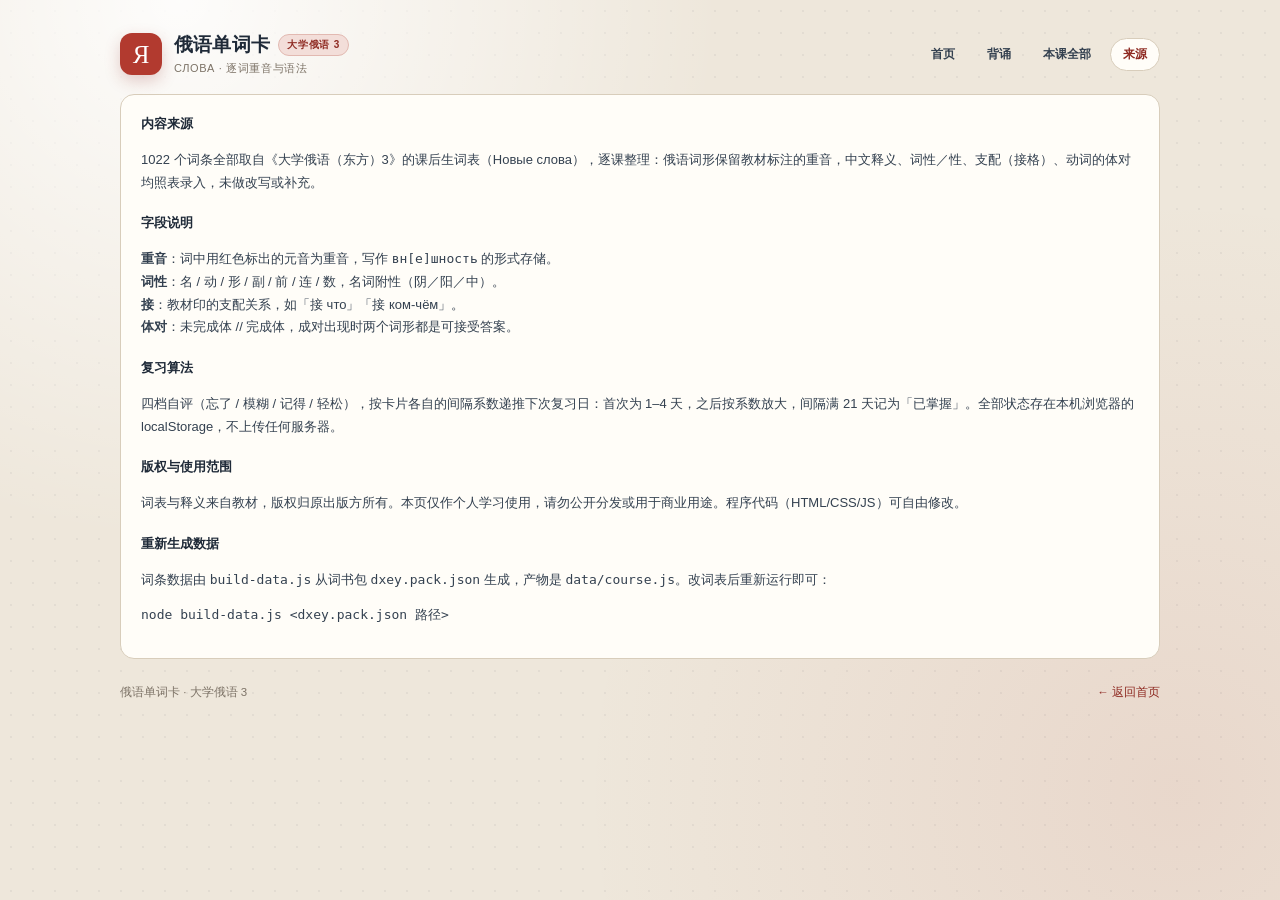
==== sources.html @ 7ebdeb6d "俄语单词卡：大学俄语 3 的 1022 个生词，四档间隔复习 - 书首页（封面/统计/12 课进度）、背诵页、本课全部、来源 - 重音按 вн[е]шность 写法渲染；左右键切词与评分解耦 - 四" ====
<!doctype html>
<html lang="zh-CN">
<head>
<meta charset="utf-8">
<meta name="viewport" content="width=device-width, initial-scale=1">
<meta name="theme-color" content="#eee7db">
<title>来源与用法 · 俄语单词卡</title>
<link rel="stylesheet" href="styles.css">
<link rel="icon" href="favicon.svg" type="image/svg+xml">
<link rel="manifest" href="manifest.webmanifest">
</head>
<body>
<div class="page">

  <header class="topbar">
    <div class="brand">
      <div class="brand-mark" aria-hidden="true">Я</div>
      <div class="brand-copy">
        <div class="brand-line">
          <h1>俄语单词卡</h1>
          <span class="alpha-badge">大学俄语 3</span>
        </div>
        <p>СЛОВА · 逐词重音与语法</p>
      </div>
    </div>
    <nav class="nav">
      <a href="index.html">首页</a>
      <a href="study.html">背诵</a>
      <a href="unit.html">本课全部</a>
      <a href="sources.html" class="active">来源</a>
    </nav>
  </header>

  <div class="prose">
    <h3>内容来源</h3>
    <p>1022 个词条全部取自《大学俄语（东方）3》的课后生词表（Новые слова），逐课整理：俄语词形保留教材标注的重音，中文释义、词性／性、支配（接格）、动词的体对均照表录入，未做改写或补充。</p>

    <h3>字段说明</h3>
    <p><b>重音</b>：词中用红色标出的元音为重音，写作 <code>вн[е]шность</code> 的形式存储。<br>
    <b>词性</b>：名 / 动 / 形 / 副 / 前 / 连 / 数，名词附性（阴／阳／中）。<br>
    <b>接</b>：教材印的支配关系，如「接 что」「接 ком-чём」。<br>
    <b>体对</b>：未完成体 // 完成体，成对出现时两个词形都是可接受答案。</p>

    <h3>复习算法</h3>
    <p>四档自评（忘了 / 模糊 / 记得 / 轻松），按卡片各自的间隔系数递推下次复习日：首次为 1–4 天，之后按系数放大，间隔满 21 天记为「已掌握」。全部状态存在本机浏览器的 localStorage，不上传任何服务器。</p>

    <h3>版权与使用范围</h3>
    <p>词表与释义来自教材，版权归原出版方所有。本页仅作个人学习使用，请勿公开分发或用于商业用途。程序代码（HTML/CSS/JS）可自由修改。</p>

    <h3>重新生成数据</h3>
    <p>词条数据由 <code>build-data.js</code> 从词书包 <code>dxey.pack.json</code> 生成，产物是 <code>data/course.js</code>。改词表后重新运行即可：</p>
    <p><code>node build-data.js &lt;dxey.pack.json 路径&gt;</code></p>
  </div>

  <footer class="foot">
    <div>俄语单词卡 · 大学俄语 3</div>
    <div><a href="index.html">← 返回首页</a></div>
  </footer>
</div>
<script src="pwa.js"></script>
</body>
</html>
---- styles.css ----
:root{
  --bg:#eee7db;
  --paper:#fffdf8;
  --ink:#1f2a38;
  --ink-soft:#344150;
  --muted:#7d7367;
  --line:#d8cdbb;
  --line-soft:#e8dfd1;
  --accent:#b23a2f;
  --accent-deep:#8f2b23;
  --accent-soft:#f3ded9;
  --gold:#b88a4f;
  --ok:#3d7a52;
  --ok-soft:#e2efe5;
  --warn:#a8752a;
  --ru-serif:"Times New Roman", Cambria, "Liberation Serif", serif;
  --zh-serif:"Noto Serif SC", "Source Han Serif SC", "Songti SC", STSong, SimSun, serif;
  --sans:"Segoe UI", "PingFang SC", "Microsoft YaHei", sans-serif;
  --mono:"Cascadia Mono", Consolas, "SFMono-Regular", monospace;
}
*{box-sizing:border-box}
html{min-height:100%}
body{
  margin:0;min-height:100vh;color:var(--ink);font-family:var(--sans);
  background-color:var(--bg);
  background-image:
    radial-gradient(circle at 14% 0%, rgba(255,255,255,.9), transparent 38%),
    radial-gradient(circle at 92% 88%, rgba(178,58,47,.09), transparent 42%),
    radial-gradient(rgba(31,42,56,.055) 1px, transparent 1px);
  background-size:auto, auto, 22px 22px;
  -webkit-font-smoothing:antialiased;
}
a{color:var(--accent-deep);text-decoration:none}
a:hover{text-decoration:underline}

.page{max-width:1080px;margin:0 auto;padding:22px 20px 56px}

/* 顶栏 */
.topbar{display:flex;align-items:center;justify-content:space-between;gap:16px;padding:10px 0 18px;flex-wrap:wrap}
.brand{display:flex;align-items:center;gap:12px}
.brand-mark{
  width:42px;height:42px;border-radius:12px;background:var(--accent);color:#fff;
  display:grid;place-items:center;font-family:var(--ru-serif);font-size:25px;line-height:1;
  box-shadow:0 6px 16px rgba(143,43,35,.22);
}
.brand-line{display:flex;align-items:center;gap:8px}
.brand h1{margin:0;font-size:19px;font-weight:650;letter-spacing:.01em}
.alpha-badge{
  font-size:10px;font-weight:700;letter-spacing:.08em;color:var(--accent-deep);
  background:var(--accent-soft);border:1px solid #e2b9b1;border-radius:999px;padding:3px 8px;
}
.brand p{margin:3px 0 0;font-size:11px;color:var(--muted);letter-spacing:.06em}

.nav{display:flex;gap:6px;flex-wrap:wrap}
.nav a{
  font-size:12px;font-weight:600;color:var(--ink-soft);padding:7px 12px;border-radius:999px;
  border:1px solid transparent;
}
.nav a:hover{background:rgba(255,253,248,.7);border-color:var(--line);text-decoration:none}
.nav a.active{background:var(--paper);border-color:var(--line);color:var(--accent-deep)}

/* 卡片舞台 */
.stage{background:var(--paper);border:1px solid var(--line);border-radius:20px;box-shadow:0 18px 40px rgba(31,42,56,.08);overflow:hidden}
.stage-head{display:flex;align-items:center;justify-content:space-between;gap:14px;padding:14px 20px;border-bottom:1px solid var(--line-soft);flex-wrap:wrap}
.eyebrow{font-size:11px;font-weight:700;letter-spacing:.08em;color:var(--muted)}
.head-right{display:flex;align-items:center;gap:10px;flex-wrap:wrap}
select{
  font-family:var(--sans);font-size:12.5px;color:var(--ink);background:rgba(255,253,248,.9);
  border:1px solid var(--line);border-radius:999px;padding:7px 12px;cursor:pointer;
}
select:focus-visible{outline:2px solid var(--accent);outline-offset:2px}

.progress{height:3px;background:var(--line-soft)}
.progress span{display:block;height:100%;width:0;background:var(--accent);transition:width .35s ease}

.card-area{padding:34px 26px 8px;min-height:340px;display:flex;flex-direction:column;justify-content:center;align-items:center;text-align:center}
.word{
  font-family:var(--ru-serif);font-size:clamp(40px, 7.4vw, 74px);line-height:1.12;
  letter-spacing:.005em;margin:0;color:var(--ink);word-break:break-word;
}
.word .accent{color:var(--accent);position:relative}
.alt{font-family:var(--ru-serif);font-size:clamp(18px,2.4vw,24px);color:var(--muted);margin:14px 0 0}
.meaning{
  font-family:var(--zh-serif);font-size:clamp(20px,2.9vw,28px);line-height:1.5;margin:22px 0 0;color:var(--ink);
}
.grammar{margin:16px 0 0;display:flex;gap:8px;flex-wrap:wrap;justify-content:center}
.chip{
  font-size:11.5px;color:var(--ink-soft);background:rgba(238,231,219,.55);border:1px solid var(--line-soft);
  border-radius:999px;padding:4px 10px;
}
.hint{margin:26px 0 0;font-size:12.5px;color:var(--muted)}
.hint kbd{
  font-family:var(--mono);font-size:11px;background:#fff;border:1px solid var(--line);border-bottom-width:2px;
  border-radius:5px;padding:2px 6px;color:var(--ink-soft);
}
.placeholder{color:var(--muted);font-size:14px}

/* 评分条 */
.grades{display:grid;grid-template-columns:repeat(4,1fr);gap:10px;padding:18px 20px 22px;border-top:1px solid var(--line-soft)}
.grade{
  border:1px solid var(--line);background:rgba(255,253,248,.85);border-radius:12px;padding:11px 8px;cursor:pointer;
  font-family:var(--sans);font-size:12.5px;font-weight:600;color:var(--ink-soft);display:flex;flex-direction:column;gap:3px;align-items:center;
  transition:transform .12s ease, box-shadow .12s ease, background .12s ease;
}
.grade:hover{transform:translateY(-1px);box-shadow:0 8px 18px rgba(31,42,56,.08)}
.grade kbd{font-family:var(--mono);font-size:10.5px;color:var(--muted)}
.grade[data-g="1"]:hover{background:#fbeeec;border-color:#e0b4ad;color:var(--accent-deep)}
.grade[data-g="2"]:hover{background:#fdf3e2;border-color:#e3c9a0;color:var(--warn)}
.grade[data-g="3"]:hover{background:#eef4ec;border-color:#c2d8c6;color:var(--ok)}
.grade[data-g="4"]:hover{background:#e6f0e8;border-color:#b3cdb8;color:var(--ok)}
.grade:disabled{opacity:.45;cursor:not-allowed;transform:none;box-shadow:none}

/* 统计 */
.stats{display:grid;grid-template-columns:repeat(4,1fr);gap:12px;margin:18px 0 0}
.stat{background:var(--paper);border:1px solid var(--line);border-radius:14px;padding:13px 15px}
.stat b{display:block;font-size:22px;font-weight:650;letter-spacing:-.01em}
.stat span{font-size:11px;color:var(--muted);letter-spacing:.04em}

/* 目录 / 列表 */
.section-title{display:flex;align-items:baseline;justify-content:space-between;margin:26px 0 12px}
.section-title h2{margin:0;font-size:15px;font-weight:650}
.section-title p{margin:0;font-size:11.5px;color:var(--muted)}

.lesson-list{display:grid;gap:9px}
.lesson{
  display:grid;grid-template-columns:44px 1fr auto;align-items:center;gap:14px;
  background:var(--paper);border:1px solid var(--line);border-radius:13px;padding:12px 16px;
  color:inherit;transition:box-shadow .12s ease,border-color .12s ease;
}
.lesson:hover{text-decoration:none;border-color:#cbbfa8;box-shadow:0 10px 22px rgba(31,42,56,.07)}
.lesson .no{font-family:var(--mono);font-size:12px;color:var(--muted)}
.lesson .title{font-size:13.5px;font-weight:600}
.lesson .sub{font-size:11.5px;color:var(--muted);margin-top:2px}
.lesson .count{font-family:var(--mono);font-size:11.5px;color:var(--muted)}
.bar{height:5px;border-radius:999px;background:var(--line-soft);overflow:hidden;margin-top:7px;max-width:260px}
.bar span{display:block;height:100%;background:var(--ok)}

.wordlist{display:grid;gap:2px;background:var(--paper);border:1px solid var(--line);border-radius:14px;overflow:hidden}
.row{display:grid;grid-template-columns:26px 1fr 1.1fr auto;gap:12px;align-items:center;padding:9px 16px;border-bottom:1px solid var(--line-soft);font-size:13px}
.row:last-child{border-bottom:0}
.row .ru{font-family:var(--ru-serif);font-size:17px}
.row .zh{color:var(--ink-soft);font-size:12.5px}
.row .meta{font-size:11px;color:var(--muted);white-space:nowrap}
.dot{width:8px;height:8px;border-radius:50%;background:var(--line);display:inline-block}
.dot.ok{background:var(--ok)}
.dot.learn{background:var(--gold)}

.empty{padding:44px 20px;text-align:center;color:var(--muted);font-size:13px}

.foot{margin:26px 0 0;display:flex;gap:16px;flex-wrap:wrap;justify-content:space-between;font-size:11.5px;color:var(--muted)}
.foot kbd{font-family:var(--mono);font-size:10.5px;background:#fff;border:1px solid var(--line);border-radius:4px;padding:1px 5px}

.note{background:var(--accent-soft);border:1px solid #e2b9b1;border-radius:12px;padding:12px 15px;font-size:12.5px;color:var(--accent-deep);margin:16px 0}
.prose{background:var(--paper);border:1px solid var(--line);border-radius:14px;padding:18px 20px;font-size:13px;line-height:1.75;color:var(--ink-soft)}
.prose h3{margin:18px 0 8px;font-size:13px;color:var(--ink)}
.prose h3:first-child{margin-top:0}

@media (max-width:720px){
  .page{padding:16px 14px 44px}
  .stats{grid-template-columns:repeat(2,1fr)}
  .grades{grid-template-columns:repeat(2,1fr)}
  .row{grid-template-columns:20px 1fr auto;gap:8px}
  .row .zh{display:none}
  .lesson{grid-template-columns:34px 1fr auto;gap:10px;padding:11px 13px}
}
@media (prefers-reduced-motion:reduce){*{transition:none !important;animation:none !important}}

/* ── 书首页 ───────────────────────────────────────── */
.hero{display:grid;grid-template-columns:300px minmax(0,1fr);gap:40px;align-items:center;margin:8px 0 6px}
.cover{
  position:relative;height:400px;border-radius:6px 16px 16px 6px;padding:30px 26px 24px;color:#f8eee2;overflow:hidden;
  background:linear-gradient(145deg,#9f3027 0%,#b23a2f 48%,#8a261f 100%);
  box-shadow:16px 22px 40px rgba(76,37,28,.22), inset -10px 0 20px rgba(0,0,0,.13);
}
.cover::before{content:"";position:absolute;left:8px;top:0;bottom:0;width:1px;background:rgba(255,255,255,.25)}
.cover::after{content:"";position:absolute;right:-64px;bottom:-92px;width:220px;height:220px;border:1px solid rgba(255,255,255,.16);border-radius:50%}
.cover-kicker{font-size:9px;letter-spacing:.24em;color:rgba(255,255,255,.65)}
.cover-title{margin:52px 0 0;font-family:var(--zh-serif);font-size:28px;font-weight:600;letter-spacing:.12em;line-height:1.35}
.cover-num{margin-top:4px;font-family:var(--ru-serif);font-size:104px;line-height:.82;color:#f1c9a7;opacity:.92}
.cover-edition{margin-top:16px;font-size:10px;letter-spacing:.16em;color:rgba(255,255,255,.72)}
.cover-foot{position:absolute;left:26px;right:24px;bottom:22px;display:flex;justify-content:space-between;align-items:flex-end;border-top:1px solid rgba(255,255,255,.2);padding-top:11px;font-size:9px;color:rgba(255,255,255,.7)}
.cover-foot strong{display:block;font-weight:600;color:#fff;font-size:11px;letter-spacing:.05em}

.book-copy{min-width:0}
.book-copy .eyebrow{color:var(--accent);font-size:9.5px;font-weight:800;letter-spacing:.18em;text-transform:uppercase}
.book-copy h1{margin:9px 0 0;font-family:var(--zh-serif);font-size:34px;font-weight:600;letter-spacing:.045em}
.book-copy .ru-line{margin:7px 0 0;font-family:var(--ru-serif);color:var(--ink-soft);font-size:15px;letter-spacing:.03em}
.book-desc{margin:16px 0 0;max-width:600px;color:var(--ink-soft);font-size:12.5px;line-height:1.85}
.book-stats{display:flex;align-items:center;gap:20px;margin-top:20px;padding:12px 0;border-top:1px solid var(--line);border-bottom:1px solid var(--line)}
.book-stats .stat{display:flex;flex-direction:column;gap:3px;background:none;border:0;padding:0}
.book-stats .stat b{font-family:var(--mono);font-size:17px;font-weight:500}
.book-stats .stat span{color:var(--muted);font-size:9px;letter-spacing:.07em}
.stat-sep{width:1px;height:24px;background:var(--line)}
.book-actions{display:flex;align-items:center;gap:10px;flex-wrap:wrap;margin-top:18px}
.primary-btn{
  border:1px solid var(--accent);border-radius:999px;background:var(--accent);color:#fff;
  padding:9px 16px;font-size:11px;font-weight:700;cursor:pointer;text-decoration:none;
  display:inline-flex;align-items:center;box-shadow:0 8px 18px rgba(178,58,47,.18);
}
.primary-btn:hover{background:var(--accent-deep);text-decoration:none}
.ghost-btn{
  border:1px solid var(--line);border-radius:999px;background:rgba(255,253,248,.65);color:var(--ink-soft);
  padding:8px 14px;font-size:10.5px;font-weight:600;cursor:pointer;text-decoration:none;display:inline-flex;
}
.ghost-btn:hover{background:var(--paper);text-decoration:none}

.unit-list{border-top:1px solid var(--line);margin-top:4px}
.unit-row{
  display:grid;grid-template-columns:48px minmax(0,1fr) 200px 74px 16px;gap:16px;align-items:center;
  padding:15px 8px;border-bottom:1px solid rgba(216,204,186,.8);text-decoration:none;color:inherit;
  transition:background .16s, padding .16s;
}
.unit-row:hover{background:rgba(255,253,248,.55);padding-left:14px;padding-right:14px;text-decoration:none}
.unit-no{font-family:var(--mono);font-size:11px;color:var(--muted);letter-spacing:.08em}
.unit-title{display:block;font-family:var(--zh-serif);font-size:15.5px;font-weight:600;letter-spacing:.02em}
.unit-sub{display:block;margin-top:4px;color:var(--muted);font-size:9.5px;letter-spacing:.04em}
.unit-progress{display:flex;flex-direction:column;gap:6px}
.unit-progress-line{display:flex;justify-content:space-between;color:var(--muted);font-size:9px}
.unit-progress-line b{color:var(--ink-soft);font-weight:600}
.unit-progress .bar{margin:0;max-width:none}
.unit-progress .bar span{background:linear-gradient(90deg,var(--accent),#ce7a5f)}
.unit-count{text-align:right;font-family:var(--mono);font-size:10px;color:var(--ink-soft);line-height:1.4}
.unit-count span{display:block;color:var(--muted);font-size:8px;letter-spacing:.06em}
.unit-arrow{font-size:15px;color:#b9ab96;text-align:right}

/* ── 卡片翻页按钮 ─────────────────────────────────── */
.pager{display:flex;align-items:center;justify-content:center;gap:10px;padding:0 20px 4px}
.pager button{
  border:1px solid var(--line);background:rgba(255,253,248,.85);border-radius:999px;
  padding:8px 16px;font-size:12px;color:var(--ink-soft);cursor:pointer;font-weight:600;
  display:inline-flex;align-items:center;gap:7px;transition:background .14s,border-color .14s,transform .14s;
}
.pager button:hover:not(:disabled){background:var(--paper);border-color:#c9b7a0;transform:translateY(-1px)}
.pager button:disabled{opacity:.4;cursor:not-allowed}
.pager kbd{font-family:var(--mono);font-size:10px;color:var(--muted)}
.pager .pos{font-family:var(--mono);font-size:11px;color:var(--muted);min-width:78px;text-align:center}

@media (max-width:900px){
  .hero{grid-template-columns:1fr;gap:22px}
  .cover{height:260px}
  .cover-num{font-size:76px}
  .cover-title{margin-top:26px;font-size:22px}
  .unit-row{grid-template-columns:36px minmax(0,1fr) 110px 16px;gap:10px}
  .unit-count{display:none}
}
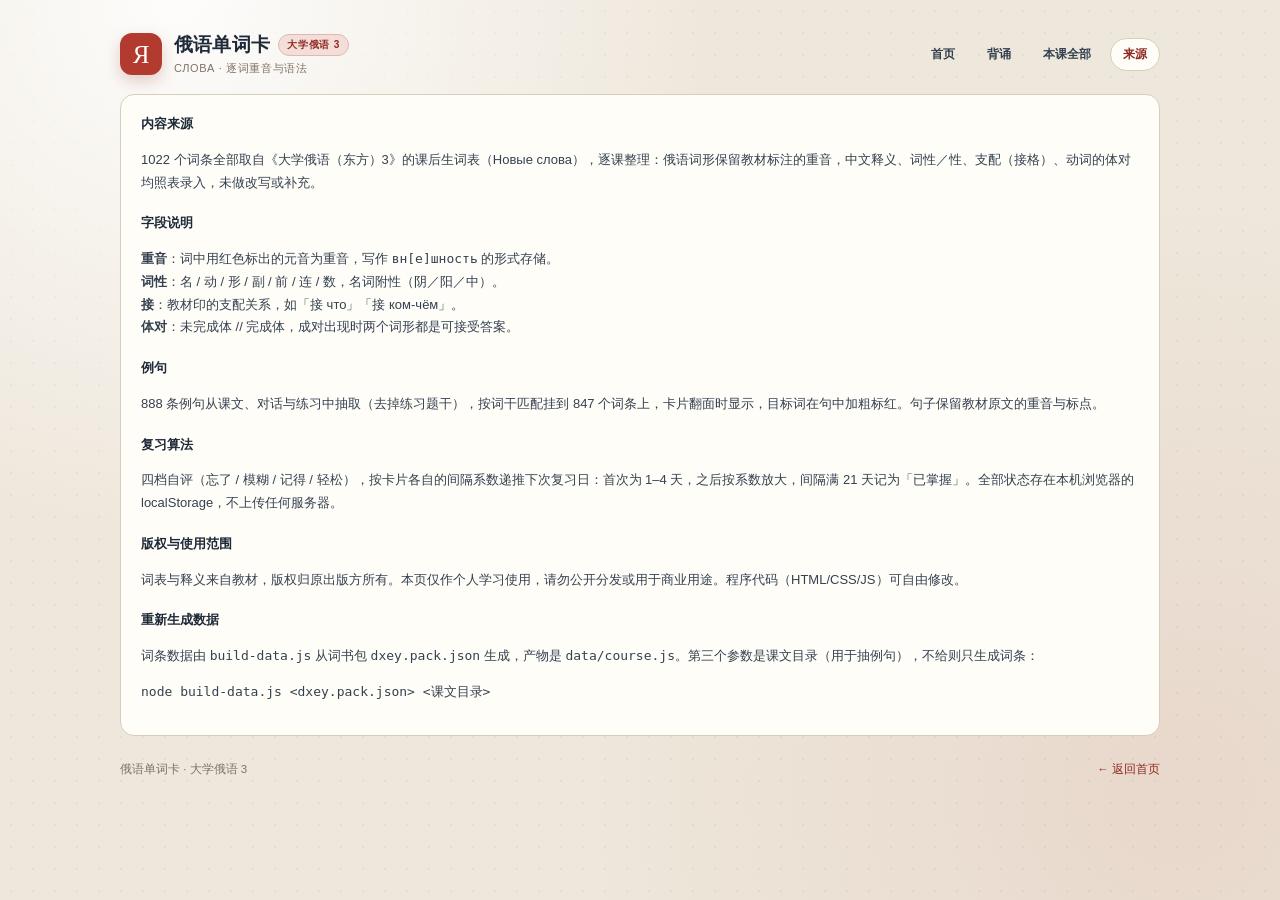
==== commit 113ba4cd: "补例句：888 条课文原句挂到 847 个词条 - 从 12 课课文/对话/练习里抽句，过滤练习题干与填空碎片 - 词干匹配覆盖变格变位，精确同形优先，减少 художник/худой 这类误配 -" ====
--- a/sources.html
+++ b/sources.html
@@ -1,62 +1,65 @@
-<!doctype html>
-<html lang="zh-CN">
-<head>
-<meta charset="utf-8">
-<meta name="viewport" content="width=device-width, initial-scale=1">
-<meta name="theme-color" content="#eee7db">
-<title>来源与用法 · 俄语单词卡</title>
-<link rel="stylesheet" href="styles.css">
-<link rel="icon" href="favicon.svg" type="image/svg+xml">
-<link rel="manifest" href="manifest.webmanifest">
-</head>
-<body>
-<div class="page">
-
-  <header class="topbar">
-    <div class="brand">
-      <div class="brand-mark" aria-hidden="true">Я</div>
-      <div class="brand-copy">
-        <div class="brand-line">
-          <h1>俄语单词卡</h1>
-          <span class="alpha-badge">大学俄语 3</span>
-        </div>
-        <p>СЛОВА · 逐词重音与语法</p>
-      </div>
-    </div>
-    <nav class="nav">
-      <a href="index.html">首页</a>
-      <a href="study.html">背诵</a>
-      <a href="unit.html">本课全部</a>
-      <a href="sources.html" class="active">来源</a>
-    </nav>
-  </header>
-
-  <div class="prose">
-    <h3>内容来源</h3>
-    <p>1022 个词条全部取自《大学俄语（东方）3》的课后生词表（Новые слова），逐课整理：俄语词形保留教材标注的重音，中文释义、词性／性、支配（接格）、动词的体对均照表录入，未做改写或补充。</p>
-
-    <h3>字段说明</h3>
-    <p><b>重音</b>：词中用红色标出的元音为重音，写作 <code>вн[е]шность</code> 的形式存储。<br>
-    <b>词性</b>：名 / 动 / 形 / 副 / 前 / 连 / 数，名词附性（阴／阳／中）。<br>
-    <b>接</b>：教材印的支配关系，如「接 что」「接 ком-чём」。<br>
-    <b>体对</b>：未完成体 // 完成体，成对出现时两个词形都是可接受答案。</p>
-
-    <h3>复习算法</h3>
-    <p>四档自评（忘了 / 模糊 / 记得 / 轻松），按卡片各自的间隔系数递推下次复习日：首次为 1–4 天，之后按系数放大，间隔满 21 天记为「已掌握」。全部状态存在本机浏览器的 localStorage，不上传任何服务器。</p>
-
-    <h3>版权与使用范围</h3>
-    <p>词表与释义来自教材，版权归原出版方所有。本页仅作个人学习使用，请勿公开分发或用于商业用途。程序代码（HTML/CSS/JS）可自由修改。</p>
-
-    <h3>重新生成数据</h3>
-    <p>词条数据由 <code>build-data.js</code> 从词书包 <code>dxey.pack.json</code> 生成，产物是 <code>data/course.js</code>。改词表后重新运行即可：</p>
-    <p><code>node build-data.js &lt;dxey.pack.json 路径&gt;</code></p>
-  </div>
-
-  <footer class="foot">
-    <div>俄语单词卡 · 大学俄语 3</div>
-    <div><a href="index.html">← 返回首页</a></div>
-  </footer>
-</div>
-<script src="pwa.js"></script>
-</body>
-</html>
+<!doctype html>
+<html lang="zh-CN">
+<head>
+<meta charset="utf-8">
+<meta name="viewport" content="width=device-width, initial-scale=1">
+<meta name="theme-color" content="#eee7db">
+<title>来源与用法 · 俄语单词卡</title>
+<link rel="stylesheet" href="styles.css">
+<link rel="icon" href="favicon.svg" type="image/svg+xml">
+<link rel="manifest" href="manifest.webmanifest">
+</head>
+<body>
+<div class="page">
+
+  <header class="topbar">
+    <div class="brand">
+      <div class="brand-mark" aria-hidden="true">Я</div>
+      <div class="brand-copy">
+        <div class="brand-line">
+          <h1>俄语单词卡</h1>
+          <span class="alpha-badge">大学俄语 3</span>
+        </div>
+        <p>СЛОВА · 逐词重音与语法</p>
+      </div>
+    </div>
+    <nav class="nav">
+      <a href="index.html">首页</a>
+      <a href="study.html">背诵</a>
+      <a href="unit.html">本课全部</a>
+      <a href="sources.html" class="active">来源</a>
+    </nav>
+  </header>
+
+  <div class="prose">
+    <h3>内容来源</h3>
+    <p>1022 个词条全部取自《大学俄语（东方）3》的课后生词表（Новые слова），逐课整理：俄语词形保留教材标注的重音，中文释义、词性／性、支配（接格）、动词的体对均照表录入，未做改写或补充。</p>
+
+    <h3>字段说明</h3>
+    <p><b>重音</b>：词中用红色标出的元音为重音，写作 <code>вн[е]шность</code> 的形式存储。<br>
+    <b>词性</b>：名 / 动 / 形 / 副 / 前 / 连 / 数，名词附性（阴／阳／中）。<br>
+    <b>接</b>：教材印的支配关系，如「接 что」「接 ком-чём」。<br>
+    <b>体对</b>：未完成体 // 完成体，成对出现时两个词形都是可接受答案。</p>
+
+    <h3>例句</h3>
+    <p>888 条例句从课文、对话与练习中抽取（去掉练习题干），按词干匹配挂到 847 个词条上，卡片翻面时显示，目标词在句中加粗标红。句子保留教材原文的重音与标点。</p>
+
+    <h3>复习算法</h3>
+    <p>四档自评（忘了 / 模糊 / 记得 / 轻松），按卡片各自的间隔系数递推下次复习日：首次为 1–4 天，之后按系数放大，间隔满 21 天记为「已掌握」。全部状态存在本机浏览器的 localStorage，不上传任何服务器。</p>
+
+    <h3>版权与使用范围</h3>
+    <p>词表与释义来自教材，版权归原出版方所有。本页仅作个人学习使用，请勿公开分发或用于商业用途。程序代码（HTML/CSS/JS）可自由修改。</p>
+
+    <h3>重新生成数据</h3>
+    <p>词条数据由 <code>build-data.js</code> 从词书包 <code>dxey.pack.json</code> 生成，产物是 <code>data/course.js</code>。第三个参数是课文目录（用于抽例句），不给则只生成词条：</p>
+    <p><code>node build-data.js &lt;dxey.pack.json&gt; &lt;课文目录&gt;</code></p>
+  </div>
+
+  <footer class="foot">
+    <div>俄语单词卡 · 大学俄语 3</div>
+    <div><a href="index.html">← 返回首页</a></div>
+  </footer>
+</div>
+<script src="pwa.js"></script>
+</body>
+</html>
--- a/styles.css
+++ b/styles.css
@@ -243,3 +243,25 @@
   .unit-row{grid-template-columns:36px minmax(0,1fr) 110px 16px;gap:10px}
   .unit-count{display:none}
 }
+
+/* 无障碍：仅读屏可见 */
+.sr-only{position:absolute;width:1px;height:1px;padding:0;margin:-1px;overflow:hidden;clip:rect(0,0,0,0);white-space:nowrap;border:0}
+
+/* 本课搜索 */
+.unit-search{display:flex;align-items:center;gap:10px;margin:0 0 12px}
+.unit-search input{
+  flex:1;max-width:340px;border:1px solid var(--line);border-radius:999px;background:rgba(255,253,248,.75);
+  padding:8px 14px;font-size:13px;font-family:var(--sans);color:var(--ink);outline:none;
+}
+.unit-search input:focus{border-color:#c9b7a0;box-shadow:0 0 0 3px rgba(178,58,47,.08)}
+.unit-search .q-count{font-size:11.5px;color:var(--muted);font-family:var(--mono)}
+.row.hidden{display:none}
+
+.io-hint{font-size:11px;color:var(--ok);align-self:center}
+.io-hint.err{color:var(--accent-deep)}
+
+/* 例句 */
+.examples{margin:18px 0 0;max-width:640px;text-align:left}
+.examples .ex-label{font-size:11px;color:var(--muted);letter-spacing:.08em;margin-bottom:4px}
+.examples p{margin:0 0 8px;font-family:var(--ru-serif);font-size:15.5px;line-height:1.65;color:var(--ink-soft)}
+.examples b.ex-w{color:var(--accent);font-weight:600;border-bottom:1px solid rgba(178,58,47,.35)}
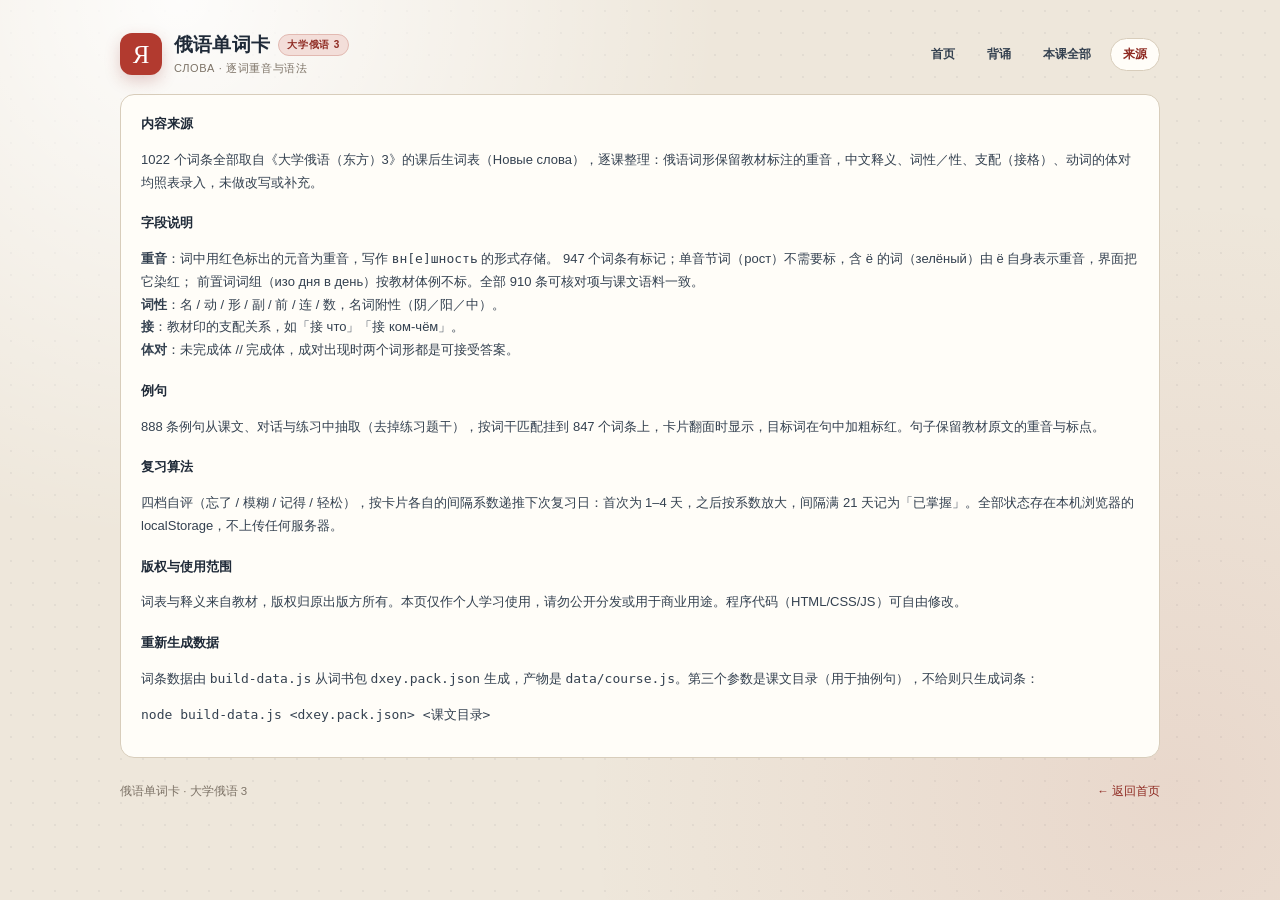
==== commit 50c747f3: "重音：ё 显示为重音，并加入语料核对 - ё 自带重音：界面染色但不加组合重音符（24 个词） - 新增 tools/check-stress.js：用带重音的课文语料逐词核对，   910 条可核对" ====
--- a/sources.html
+++ b/sources.html
@@ -36,7 +36,9 @@
     <p>1022 个词条全部取自《大学俄语（东方）3》的课后生词表（Новые слова），逐课整理：俄语词形保留教材标注的重音，中文释义、词性／性、支配（接格）、动词的体对均照表录入，未做改写或补充。</p>
 
     <h3>字段说明</h3>
-    <p><b>重音</b>：词中用红色标出的元音为重音，写作 <code>вн[е]шность</code> 的形式存储。<br>
+    <p><b>重音</b>：词中用红色标出的元音为重音，写作 <code>вн[е]шность</code> 的形式存储。
+    947 个词条有标记；单音节词（рост）不需要标，含 ё 的词（зелёный）由 ё 自身表示重音，界面把它染红；
+    前置词词组（изо дня в день）按教材体例不标。全部 910 条可核对项与课文语料一致。<br>
     <b>词性</b>：名 / 动 / 形 / 副 / 前 / 连 / 数，名词附性（阴／阳／中）。<br>
     <b>接</b>：教材印的支配关系，如「接 что」「接 ком-чём」。<br>
     <b>体对</b>：未完成体 // 完成体，成对出现时两个词形都是可接受答案。</p>
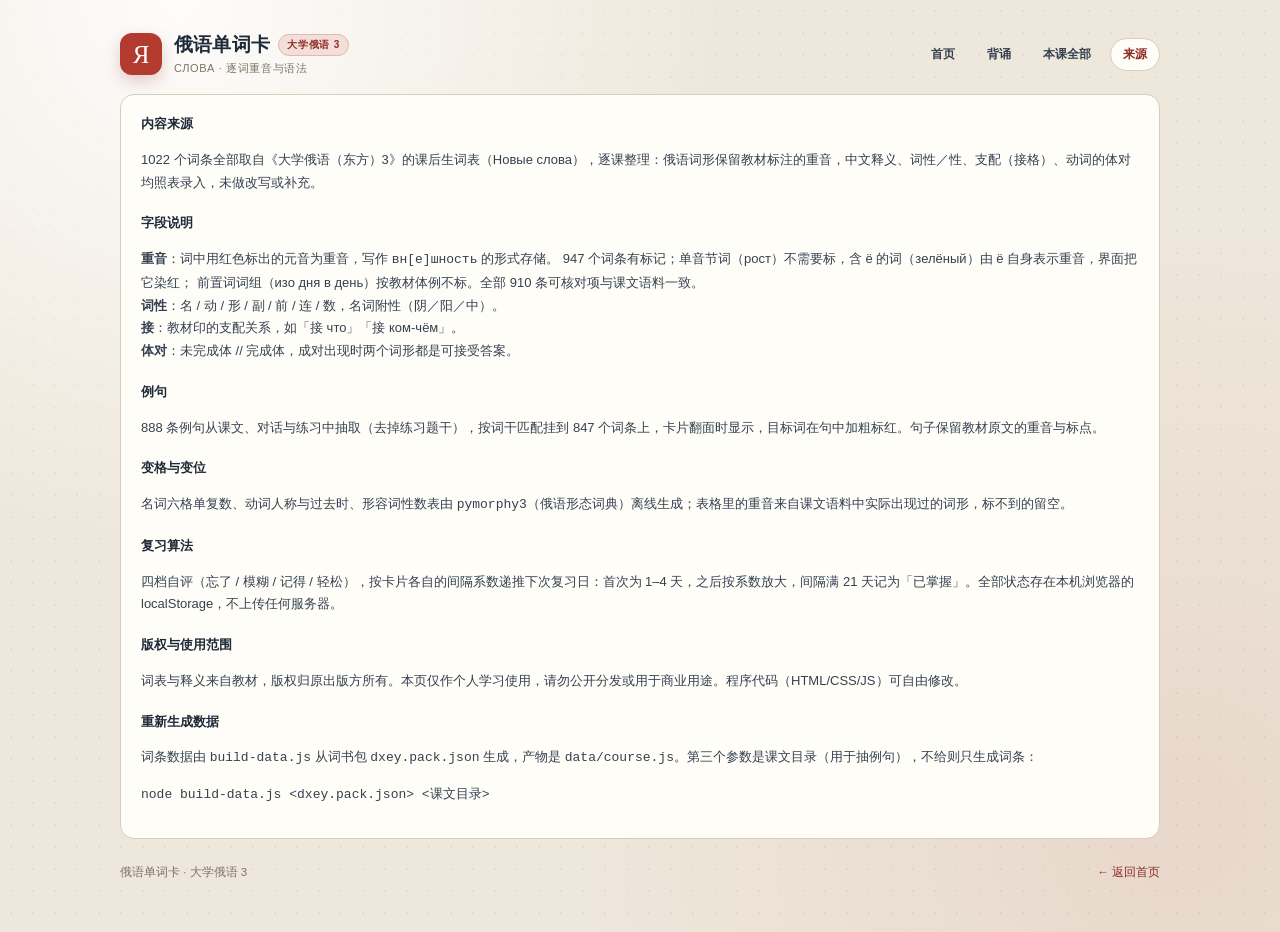
==== commit d405ca79: "变格/变位表：887 张，90% 格子带重音 - 用 pymorphy3 生成名词六格单复数、动词人称与过去时、形容词性数表 - 表格重音从课文语料回填（语料里出现过的词形才标） - 卡片翻面在语法标" ====
--- a/sources.html
+++ b/sources.html
@@ -46,6 +46,9 @@
     <h3>例句</h3>
     <p>888 条例句从课文、对话与练习中抽取（去掉练习题干），按词干匹配挂到 847 个词条上，卡片翻面时显示，目标词在句中加粗标红。句子保留教材原文的重音与标点。</p>
 
+    <h3>变格与变位</h3>
+    <p>名词六格单复数、动词人称与过去时、形容词性数表由 <code>pymorphy3</code>（俄语形态词典）离线生成；表格里的重音来自课文语料中实际出现过的词形，标不到的留空。</p>
+
     <h3>复习算法</h3>
     <p>四档自评（忘了 / 模糊 / 记得 / 轻松），按卡片各自的间隔系数递推下次复习日：首次为 1–4 天，之后按系数放大，间隔满 21 天记为「已掌握」。全部状态存在本机浏览器的 localStorage，不上传任何服务器。</p>
 
--- a/styles.css
+++ b/styles.css
@@ -265,3 +265,13 @@
 .examples .ex-label{font-size:11px;color:var(--muted);letter-spacing:.08em;margin-bottom:4px}
 .examples p{margin:0 0 8px;font-family:var(--ru-serif);font-size:15.5px;line-height:1.65;color:var(--ink-soft)}
 .examples b.ex-w{color:var(--accent);font-weight:600;border-bottom:1px solid rgba(178,58,47,.35)}
+
+/* 变格 / 变位表 */
+.forms-wrap{margin:16px 0 0;max-width:640px;text-align:left}
+.forms-label{font-size:11px;color:var(--muted);letter-spacing:.08em;margin-bottom:6px}
+.forms-inf{font-family:var(--ru-serif);font-size:13.5px;color:var(--ink-soft);margin-bottom:6px}
+table.forms{border-collapse:collapse;width:100%;font-family:var(--ru-serif);font-size:14px;margin-bottom:10px}
+table.forms th,table.forms td{border:1px solid var(--line-soft);padding:5px 10px;text-align:left;white-space:nowrap}
+table.forms th{background:rgba(238,231,219,.5);font-family:var(--sans);font-size:10.5px;font-weight:600;color:var(--muted);letter-spacing:.04em}
+table.forms td.row-h,table.forms th.row-h{font-family:var(--sans);font-size:10.5px;color:var(--muted);background:rgba(238,231,219,.28);width:64px}
+table.forms td{color:var(--ink)}
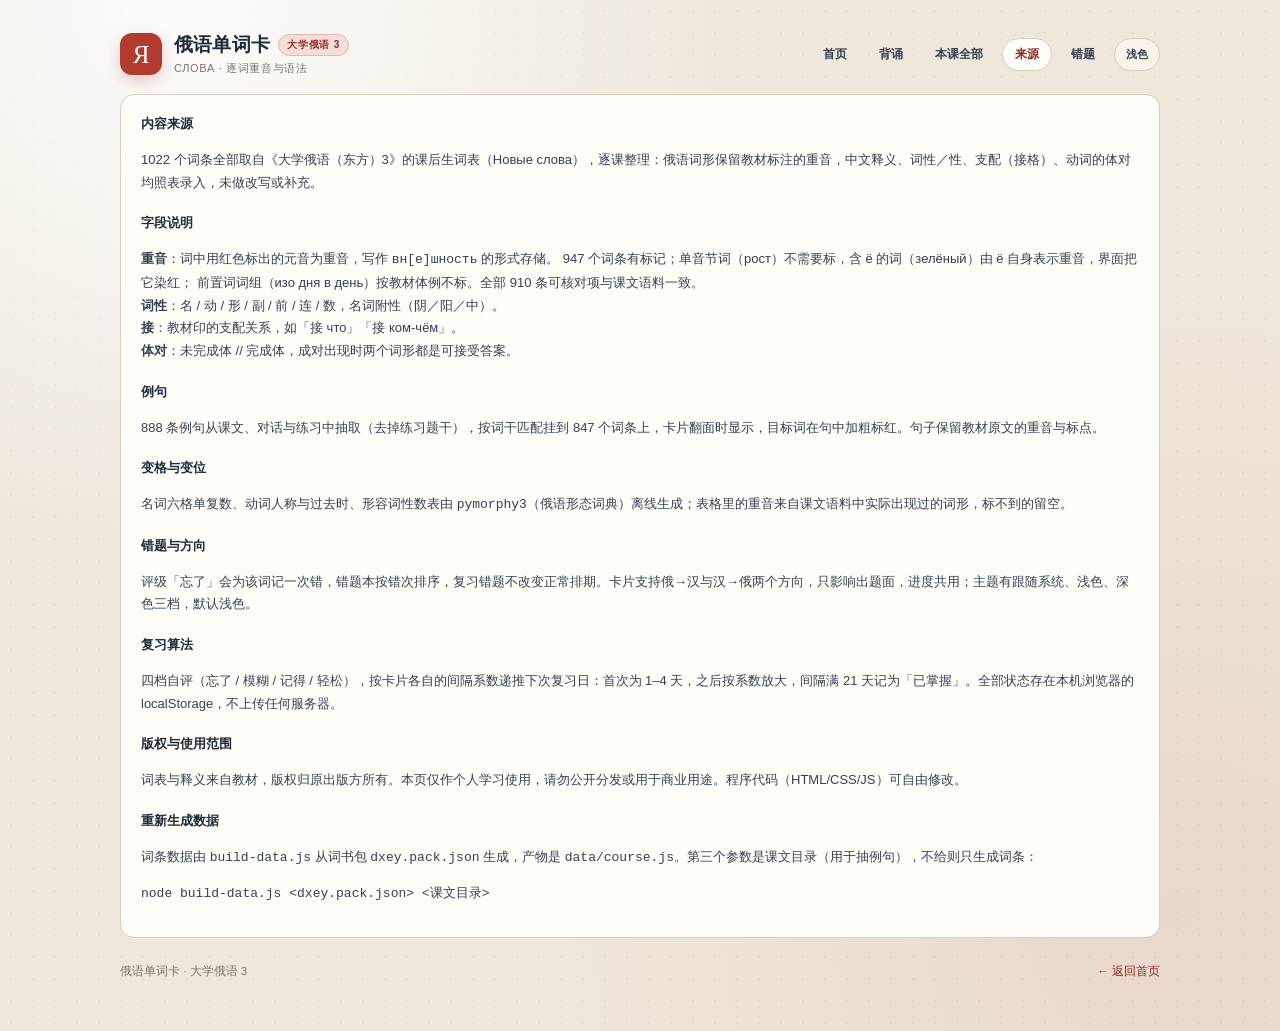
==== commit 08bb40c6: "暗色模式 / 汉→俄 / 错题本 - 主题：跟随系统、浅色、深色三档，默认浅色，头部内联脚本防闪 - 配色抽成语义变量，新增暗色整套（含表格、例句高亮、首页封面） - 背诵页加方向切换：汉→俄时题干是" ====
--- a/sources.html
+++ b/sources.html
@@ -3,6 +3,7 @@
 <head>
 <meta charset="utf-8">
 <meta name="viewport" content="width=device-width, initial-scale=1">
+<script>try{var m=localStorage.getItem("rwc-theme")||"light";if(m==="dark"||(m==="auto"&&matchMedia("(prefers-color-scheme: dark)").matches))document.documentElement.setAttribute("data-theme","dark");}catch(e){}</script>
 <meta name="theme-color" content="#eee7db">
 <title>来源与用法 · 俄语单词卡</title>
 <link rel="stylesheet" href="styles.css">
@@ -28,6 +29,8 @@
       <a href="study.html">背诵</a>
       <a href="unit.html">本课全部</a>
       <a href="sources.html" class="active">来源</a>
+      <a href="wrong.html">错题</a>
+      <button type="button" class="theme-btn" data-theme-toggle>跟随系统</button>
     </nav>
   </header>
 
@@ -49,6 +52,9 @@
     <h3>变格与变位</h3>
     <p>名词六格单复数、动词人称与过去时、形容词性数表由 <code>pymorphy3</code>（俄语形态词典）离线生成；表格里的重音来自课文语料中实际出现过的词形，标不到的留空。</p>
 
+    <h3>错题与方向</h3>
+    <p>评级「忘了」会为该词记一次错，错题本按错次排序，复习错题不改变正常排期。卡片支持俄→汉与汉→俄两个方向，只影响出题面，进度共用；主题有跟随系统、浅色、深色三档，默认浅色。</p>
+
     <h3>复习算法</h3>
     <p>四档自评（忘了 / 模糊 / 记得 / 轻松），按卡片各自的间隔系数递推下次复习日：首次为 1–4 天，之后按系数放大，间隔满 21 天记为「已掌握」。全部状态存在本机浏览器的 localStorage，不上传任何服务器。</p>
 
@@ -65,6 +71,7 @@
     <div><a href="index.html">← 返回首页</a></div>
   </footer>
 </div>
+<script src="theme.js"></script>
 <script src="pwa.js"></script>
 </body>
 </html>
--- a/styles.css
+++ b/styles.css
@@ -1,277 +1,379 @@
-:root{
-  --bg:#eee7db;
-  --paper:#fffdf8;
-  --ink:#1f2a38;
-  --ink-soft:#344150;
-  --muted:#7d7367;
-  --line:#d8cdbb;
-  --line-soft:#e8dfd1;
-  --accent:#b23a2f;
-  --accent-deep:#8f2b23;
-  --accent-soft:#f3ded9;
-  --gold:#b88a4f;
-  --ok:#3d7a52;
-  --ok-soft:#e2efe5;
-  --warn:#a8752a;
-  --ru-serif:"Times New Roman", Cambria, "Liberation Serif", serif;
-  --zh-serif:"Noto Serif SC", "Source Han Serif SC", "Songti SC", STSong, SimSun, serif;
-  --sans:"Segoe UI", "PingFang SC", "Microsoft YaHei", sans-serif;
-  --mono:"Cascadia Mono", Consolas, "SFMono-Regular", monospace;
-}
-*{box-sizing:border-box}
-html{min-height:100%}
-body{
-  margin:0;min-height:100vh;color:var(--ink);font-family:var(--sans);
-  background-color:var(--bg);
-  background-image:
-    radial-gradient(circle at 14% 0%, rgba(255,255,255,.9), transparent 38%),
-    radial-gradient(circle at 92% 88%, rgba(178,58,47,.09), transparent 42%),
-    radial-gradient(rgba(31,42,56,.055) 1px, transparent 1px);
-  background-size:auto, auto, 22px 22px;
-  -webkit-font-smoothing:antialiased;
-}
-a{color:var(--accent-deep);text-decoration:none}
-a:hover{text-decoration:underline}
-
-.page{max-width:1080px;margin:0 auto;padding:22px 20px 56px}
-
-/* 顶栏 */
-.topbar{display:flex;align-items:center;justify-content:space-between;gap:16px;padding:10px 0 18px;flex-wrap:wrap}
-.brand{display:flex;align-items:center;gap:12px}
-.brand-mark{
-  width:42px;height:42px;border-radius:12px;background:var(--accent);color:#fff;
-  display:grid;place-items:center;font-family:var(--ru-serif);font-size:25px;line-height:1;
-  box-shadow:0 6px 16px rgba(143,43,35,.22);
-}
-.brand-line{display:flex;align-items:center;gap:8px}
-.brand h1{margin:0;font-size:19px;font-weight:650;letter-spacing:.01em}
-.alpha-badge{
-  font-size:10px;font-weight:700;letter-spacing:.08em;color:var(--accent-deep);
-  background:var(--accent-soft);border:1px solid #e2b9b1;border-radius:999px;padding:3px 8px;
-}
-.brand p{margin:3px 0 0;font-size:11px;color:var(--muted);letter-spacing:.06em}
-
-.nav{display:flex;gap:6px;flex-wrap:wrap}
-.nav a{
-  font-size:12px;font-weight:600;color:var(--ink-soft);padding:7px 12px;border-radius:999px;
-  border:1px solid transparent;
-}
-.nav a:hover{background:rgba(255,253,248,.7);border-color:var(--line);text-decoration:none}
-.nav a.active{background:var(--paper);border-color:var(--line);color:var(--accent-deep)}
-
-/* 卡片舞台 */
-.stage{background:var(--paper);border:1px solid var(--line);border-radius:20px;box-shadow:0 18px 40px rgba(31,42,56,.08);overflow:hidden}
-.stage-head{display:flex;align-items:center;justify-content:space-between;gap:14px;padding:14px 20px;border-bottom:1px solid var(--line-soft);flex-wrap:wrap}
-.eyebrow{font-size:11px;font-weight:700;letter-spacing:.08em;color:var(--muted)}
-.head-right{display:flex;align-items:center;gap:10px;flex-wrap:wrap}
-select{
-  font-family:var(--sans);font-size:12.5px;color:var(--ink);background:rgba(255,253,248,.9);
-  border:1px solid var(--line);border-radius:999px;padding:7px 12px;cursor:pointer;
-}
-select:focus-visible{outline:2px solid var(--accent);outline-offset:2px}
-
-.progress{height:3px;background:var(--line-soft)}
-.progress span{display:block;height:100%;width:0;background:var(--accent);transition:width .35s ease}
-
-.card-area{padding:34px 26px 8px;min-height:340px;display:flex;flex-direction:column;justify-content:center;align-items:center;text-align:center}
-.word{
-  font-family:var(--ru-serif);font-size:clamp(40px, 7.4vw, 74px);line-height:1.12;
-  letter-spacing:.005em;margin:0;color:var(--ink);word-break:break-word;
-}
-.word .accent{color:var(--accent);position:relative}
-.alt{font-family:var(--ru-serif);font-size:clamp(18px,2.4vw,24px);color:var(--muted);margin:14px 0 0}
-.meaning{
-  font-family:var(--zh-serif);font-size:clamp(20px,2.9vw,28px);line-height:1.5;margin:22px 0 0;color:var(--ink);
-}
-.grammar{margin:16px 0 0;display:flex;gap:8px;flex-wrap:wrap;justify-content:center}
-.chip{
-  font-size:11.5px;color:var(--ink-soft);background:rgba(238,231,219,.55);border:1px solid var(--line-soft);
-  border-radius:999px;padding:4px 10px;
-}
-.hint{margin:26px 0 0;font-size:12.5px;color:var(--muted)}
-.hint kbd{
-  font-family:var(--mono);font-size:11px;background:#fff;border:1px solid var(--line);border-bottom-width:2px;
-  border-radius:5px;padding:2px 6px;color:var(--ink-soft);
-}
-.placeholder{color:var(--muted);font-size:14px}
-
-/* 评分条 */
-.grades{display:grid;grid-template-columns:repeat(4,1fr);gap:10px;padding:18px 20px 22px;border-top:1px solid var(--line-soft)}
-.grade{
-  border:1px solid var(--line);background:rgba(255,253,248,.85);border-radius:12px;padding:11px 8px;cursor:pointer;
-  font-family:var(--sans);font-size:12.5px;font-weight:600;color:var(--ink-soft);display:flex;flex-direction:column;gap:3px;align-items:center;
-  transition:transform .12s ease, box-shadow .12s ease, background .12s ease;
-}
-.grade:hover{transform:translateY(-1px);box-shadow:0 8px 18px rgba(31,42,56,.08)}
-.grade kbd{font-family:var(--mono);font-size:10.5px;color:var(--muted)}
-.grade[data-g="1"]:hover{background:#fbeeec;border-color:#e0b4ad;color:var(--accent-deep)}
-.grade[data-g="2"]:hover{background:#fdf3e2;border-color:#e3c9a0;color:var(--warn)}
-.grade[data-g="3"]:hover{background:#eef4ec;border-color:#c2d8c6;color:var(--ok)}
-.grade[data-g="4"]:hover{background:#e6f0e8;border-color:#b3cdb8;color:var(--ok)}
-.grade:disabled{opacity:.45;cursor:not-allowed;transform:none;box-shadow:none}
-
-/* 统计 */
-.stats{display:grid;grid-template-columns:repeat(4,1fr);gap:12px;margin:18px 0 0}
-.stat{background:var(--paper);border:1px solid var(--line);border-radius:14px;padding:13px 15px}
-.stat b{display:block;font-size:22px;font-weight:650;letter-spacing:-.01em}
-.stat span{font-size:11px;color:var(--muted);letter-spacing:.04em}
-
-/* 目录 / 列表 */
-.section-title{display:flex;align-items:baseline;justify-content:space-between;margin:26px 0 12px}
-.section-title h2{margin:0;font-size:15px;font-weight:650}
-.section-title p{margin:0;font-size:11.5px;color:var(--muted)}
-
-.lesson-list{display:grid;gap:9px}
-.lesson{
-  display:grid;grid-template-columns:44px 1fr auto;align-items:center;gap:14px;
-  background:var(--paper);border:1px solid var(--line);border-radius:13px;padding:12px 16px;
-  color:inherit;transition:box-shadow .12s ease,border-color .12s ease;
-}
-.lesson:hover{text-decoration:none;border-color:#cbbfa8;box-shadow:0 10px 22px rgba(31,42,56,.07)}
-.lesson .no{font-family:var(--mono);font-size:12px;color:var(--muted)}
-.lesson .title{font-size:13.5px;font-weight:600}
-.lesson .sub{font-size:11.5px;color:var(--muted);margin-top:2px}
-.lesson .count{font-family:var(--mono);font-size:11.5px;color:var(--muted)}
-.bar{height:5px;border-radius:999px;background:var(--line-soft);overflow:hidden;margin-top:7px;max-width:260px}
-.bar span{display:block;height:100%;background:var(--ok)}
-
-.wordlist{display:grid;gap:2px;background:var(--paper);border:1px solid var(--line);border-radius:14px;overflow:hidden}
-.row{display:grid;grid-template-columns:26px 1fr 1.1fr auto;gap:12px;align-items:center;padding:9px 16px;border-bottom:1px solid var(--line-soft);font-size:13px}
-.row:last-child{border-bottom:0}
-.row .ru{font-family:var(--ru-serif);font-size:17px}
-.row .zh{color:var(--ink-soft);font-size:12.5px}
-.row .meta{font-size:11px;color:var(--muted);white-space:nowrap}
-.dot{width:8px;height:8px;border-radius:50%;background:var(--line);display:inline-block}
-.dot.ok{background:var(--ok)}
-.dot.learn{background:var(--gold)}
-
-.empty{padding:44px 20px;text-align:center;color:var(--muted);font-size:13px}
-
-.foot{margin:26px 0 0;display:flex;gap:16px;flex-wrap:wrap;justify-content:space-between;font-size:11.5px;color:var(--muted)}
-.foot kbd{font-family:var(--mono);font-size:10.5px;background:#fff;border:1px solid var(--line);border-radius:4px;padding:1px 5px}
-
-.note{background:var(--accent-soft);border:1px solid #e2b9b1;border-radius:12px;padding:12px 15px;font-size:12.5px;color:var(--accent-deep);margin:16px 0}
-.prose{background:var(--paper);border:1px solid var(--line);border-radius:14px;padding:18px 20px;font-size:13px;line-height:1.75;color:var(--ink-soft)}
-.prose h3{margin:18px 0 8px;font-size:13px;color:var(--ink)}
-.prose h3:first-child{margin-top:0}
-
-@media (max-width:720px){
-  .page{padding:16px 14px 44px}
-  .stats{grid-template-columns:repeat(2,1fr)}
-  .grades{grid-template-columns:repeat(2,1fr)}
-  .row{grid-template-columns:20px 1fr auto;gap:8px}
-  .row .zh{display:none}
-  .lesson{grid-template-columns:34px 1fr auto;gap:10px;padding:11px 13px}
-}
-@media (prefers-reduced-motion:reduce){*{transition:none !important;animation:none !important}}
-
-/* ── 书首页 ───────────────────────────────────────── */
-.hero{display:grid;grid-template-columns:300px minmax(0,1fr);gap:40px;align-items:center;margin:8px 0 6px}
-.cover{
-  position:relative;height:400px;border-radius:6px 16px 16px 6px;padding:30px 26px 24px;color:#f8eee2;overflow:hidden;
-  background:linear-gradient(145deg,#9f3027 0%,#b23a2f 48%,#8a261f 100%);
-  box-shadow:16px 22px 40px rgba(76,37,28,.22), inset -10px 0 20px rgba(0,0,0,.13);
-}
-.cover::before{content:"";position:absolute;left:8px;top:0;bottom:0;width:1px;background:rgba(255,255,255,.25)}
-.cover::after{content:"";position:absolute;right:-64px;bottom:-92px;width:220px;height:220px;border:1px solid rgba(255,255,255,.16);border-radius:50%}
-.cover-kicker{font-size:9px;letter-spacing:.24em;color:rgba(255,255,255,.65)}
-.cover-title{margin:52px 0 0;font-family:var(--zh-serif);font-size:28px;font-weight:600;letter-spacing:.12em;line-height:1.35}
-.cover-num{margin-top:4px;font-family:var(--ru-serif);font-size:104px;line-height:.82;color:#f1c9a7;opacity:.92}
-.cover-edition{margin-top:16px;font-size:10px;letter-spacing:.16em;color:rgba(255,255,255,.72)}
-.cover-foot{position:absolute;left:26px;right:24px;bottom:22px;display:flex;justify-content:space-between;align-items:flex-end;border-top:1px solid rgba(255,255,255,.2);padding-top:11px;font-size:9px;color:rgba(255,255,255,.7)}
-.cover-foot strong{display:block;font-weight:600;color:#fff;font-size:11px;letter-spacing:.05em}
-
-.book-copy{min-width:0}
-.book-copy .eyebrow{color:var(--accent);font-size:9.5px;font-weight:800;letter-spacing:.18em;text-transform:uppercase}
-.book-copy h1{margin:9px 0 0;font-family:var(--zh-serif);font-size:34px;font-weight:600;letter-spacing:.045em}
-.book-copy .ru-line{margin:7px 0 0;font-family:var(--ru-serif);color:var(--ink-soft);font-size:15px;letter-spacing:.03em}
-.book-desc{margin:16px 0 0;max-width:600px;color:var(--ink-soft);font-size:12.5px;line-height:1.85}
-.book-stats{display:flex;align-items:center;gap:20px;margin-top:20px;padding:12px 0;border-top:1px solid var(--line);border-bottom:1px solid var(--line)}
-.book-stats .stat{display:flex;flex-direction:column;gap:3px;background:none;border:0;padding:0}
-.book-stats .stat b{font-family:var(--mono);font-size:17px;font-weight:500}
-.book-stats .stat span{color:var(--muted);font-size:9px;letter-spacing:.07em}
-.stat-sep{width:1px;height:24px;background:var(--line)}
-.book-actions{display:flex;align-items:center;gap:10px;flex-wrap:wrap;margin-top:18px}
-.primary-btn{
-  border:1px solid var(--accent);border-radius:999px;background:var(--accent);color:#fff;
-  padding:9px 16px;font-size:11px;font-weight:700;cursor:pointer;text-decoration:none;
-  display:inline-flex;align-items:center;box-shadow:0 8px 18px rgba(178,58,47,.18);
-}
-.primary-btn:hover{background:var(--accent-deep);text-decoration:none}
-.ghost-btn{
-  border:1px solid var(--line);border-radius:999px;background:rgba(255,253,248,.65);color:var(--ink-soft);
-  padding:8px 14px;font-size:10.5px;font-weight:600;cursor:pointer;text-decoration:none;display:inline-flex;
-}
-.ghost-btn:hover{background:var(--paper);text-decoration:none}
-
-.unit-list{border-top:1px solid var(--line);margin-top:4px}
-.unit-row{
-  display:grid;grid-template-columns:48px minmax(0,1fr) 200px 74px 16px;gap:16px;align-items:center;
-  padding:15px 8px;border-bottom:1px solid rgba(216,204,186,.8);text-decoration:none;color:inherit;
-  transition:background .16s, padding .16s;
-}
-.unit-row:hover{background:rgba(255,253,248,.55);padding-left:14px;padding-right:14px;text-decoration:none}
-.unit-no{font-family:var(--mono);font-size:11px;color:var(--muted);letter-spacing:.08em}
-.unit-title{display:block;font-family:var(--zh-serif);font-size:15.5px;font-weight:600;letter-spacing:.02em}
-.unit-sub{display:block;margin-top:4px;color:var(--muted);font-size:9.5px;letter-spacing:.04em}
-.unit-progress{display:flex;flex-direction:column;gap:6px}
-.unit-progress-line{display:flex;justify-content:space-between;color:var(--muted);font-size:9px}
-.unit-progress-line b{color:var(--ink-soft);font-weight:600}
-.unit-progress .bar{margin:0;max-width:none}
-.unit-progress .bar span{background:linear-gradient(90deg,var(--accent),#ce7a5f)}
-.unit-count{text-align:right;font-family:var(--mono);font-size:10px;color:var(--ink-soft);line-height:1.4}
-.unit-count span{display:block;color:var(--muted);font-size:8px;letter-spacing:.06em}
-.unit-arrow{font-size:15px;color:#b9ab96;text-align:right}
-
-/* ── 卡片翻页按钮 ─────────────────────────────────── */
-.pager{display:flex;align-items:center;justify-content:center;gap:10px;padding:0 20px 4px}
-.pager button{
-  border:1px solid var(--line);background:rgba(255,253,248,.85);border-radius:999px;
-  padding:8px 16px;font-size:12px;color:var(--ink-soft);cursor:pointer;font-weight:600;
-  display:inline-flex;align-items:center;gap:7px;transition:background .14s,border-color .14s,transform .14s;
-}
-.pager button:hover:not(:disabled){background:var(--paper);border-color:#c9b7a0;transform:translateY(-1px)}
-.pager button:disabled{opacity:.4;cursor:not-allowed}
-.pager kbd{font-family:var(--mono);font-size:10px;color:var(--muted)}
-.pager .pos{font-family:var(--mono);font-size:11px;color:var(--muted);min-width:78px;text-align:center}
-
-@media (max-width:900px){
-  .hero{grid-template-columns:1fr;gap:22px}
-  .cover{height:260px}
-  .cover-num{font-size:76px}
-  .cover-title{margin-top:26px;font-size:22px}
-  .unit-row{grid-template-columns:36px minmax(0,1fr) 110px 16px;gap:10px}
-  .unit-count{display:none}
-}
-
-/* 无障碍：仅读屏可见 */
-.sr-only{position:absolute;width:1px;height:1px;padding:0;margin:-1px;overflow:hidden;clip:rect(0,0,0,0);white-space:nowrap;border:0}
-
-/* 本课搜索 */
-.unit-search{display:flex;align-items:center;gap:10px;margin:0 0 12px}
-.unit-search input{
-  flex:1;max-width:340px;border:1px solid var(--line);border-radius:999px;background:rgba(255,253,248,.75);
-  padding:8px 14px;font-size:13px;font-family:var(--sans);color:var(--ink);outline:none;
-}
-.unit-search input:focus{border-color:#c9b7a0;box-shadow:0 0 0 3px rgba(178,58,47,.08)}
-.unit-search .q-count{font-size:11.5px;color:var(--muted);font-family:var(--mono)}
-.row.hidden{display:none}
-
-.io-hint{font-size:11px;color:var(--ok);align-self:center}
-.io-hint.err{color:var(--accent-deep)}
-
-/* 例句 */
-.examples{margin:18px 0 0;max-width:640px;text-align:left}
-.examples .ex-label{font-size:11px;color:var(--muted);letter-spacing:.08em;margin-bottom:4px}
-.examples p{margin:0 0 8px;font-family:var(--ru-serif);font-size:15.5px;line-height:1.65;color:var(--ink-soft)}
-.examples b.ex-w{color:var(--accent);font-weight:600;border-bottom:1px solid rgba(178,58,47,.35)}
-
-/* 变格 / 变位表 */
-.forms-wrap{margin:16px 0 0;max-width:640px;text-align:left}
-.forms-label{font-size:11px;color:var(--muted);letter-spacing:.08em;margin-bottom:6px}
-.forms-inf{font-family:var(--ru-serif);font-size:13.5px;color:var(--ink-soft);margin-bottom:6px}
-table.forms{border-collapse:collapse;width:100%;font-family:var(--ru-serif);font-size:14px;margin-bottom:10px}
-table.forms th,table.forms td{border:1px solid var(--line-soft);padding:5px 10px;text-align:left;white-space:nowrap}
-table.forms th{background:rgba(238,231,219,.5);font-family:var(--sans);font-size:10.5px;font-weight:600;color:var(--muted);letter-spacing:.04em}
-table.forms td.row-h,table.forms th.row-h{font-family:var(--sans);font-size:10.5px;color:var(--muted);background:rgba(238,231,219,.28);width:64px}
-table.forms td{color:var(--ink)}
+:root{
+  --bg:#eee7db;
+  --paper:#fffdf8;
+  --ink:#1f2a38;
+  --ink-soft:#344150;
+  --muted:#7d7367;
+  --line:#d8cdbb;
+  --line-soft:#e8dfd1;
+  --accent:#b23a2f;
+  --accent-deep:#8f2b23;
+  --accent-soft:#f3ded9;
+  --gold:#b88a4f;
+  --ok:#3d7a52;
+  --ok-soft:#e2efe5;
+  --warn:#a8752a;
+  --ru-serif:"Times New Roman", Cambria, "Liberation Serif", serif;
+  --zh-serif:"Noto Serif SC", "Source Han Serif SC", "Songti SC", STSong, SimSun, serif;
+  --sans:"Segoe UI", "PingFang SC", "Microsoft YaHei", sans-serif;
+  --mono:"Cascadia Mono", Consolas, "SFMono-Regular", monospace;
+  /* 语义色（暗色模式下整体替换） */
+  --line-strong:#c9b7a0;
+  --paper-2:#ffffff;
+  --tint:rgba(238,231,219,.55);
+  --tint-strong:rgba(238,231,219,.5);
+  --tint-weak:rgba(238,231,219,.28);
+  --accent-line:#e2b9b1;
+  --bad-bg:#fbeeec;  --bad-line:#e0b4ad;
+  --warn-bg:#fdf3e2; --warn-line:#e3c9a0;
+  --ok-bg:#eef4ec;   --ok-line:#c2d8c6;
+  --ok-bg2:#e6f0e8;  --ok-line2:#b3cdb8;
+  --dot-idle:#d8cdbb;
+}
+*{box-sizing:border-box}
+html{min-height:100%}
+body{
+  margin:0;min-height:100vh;color:var(--ink);font-family:var(--sans);
+  background-color:var(--bg);
+  background-image:
+    radial-gradient(circle at 14% 0%, rgba(255,255,255,.9), transparent 38%),
+    radial-gradient(circle at 92% 88%, rgba(178,58,47,.09), transparent 42%),
+    radial-gradient(rgba(31,42,56,.055) 1px, transparent 1px);
+  background-size:auto, auto, 22px 22px;
+  -webkit-font-smoothing:antialiased;
+}
+a{color:var(--accent-deep);text-decoration:none}
+a:hover{text-decoration:underline}
+
+.page{max-width:1080px;margin:0 auto;padding:22px 20px 56px}
+
+/* 顶栏 */
+.topbar{display:flex;align-items:center;justify-content:space-between;gap:16px;padding:10px 0 18px;flex-wrap:wrap}
+.brand{display:flex;align-items:center;gap:12px}
+.brand-mark{
+  width:42px;height:42px;border-radius:12px;background:var(--accent);color:#fff;
+  display:grid;place-items:center;font-family:var(--ru-serif);font-size:25px;line-height:1;
+  box-shadow:0 6px 16px rgba(143,43,35,.22);
+}
+.brand-line{display:flex;align-items:center;gap:8px}
+.brand h1{margin:0;font-size:19px;font-weight:650;letter-spacing:.01em}
+.alpha-badge{
+  font-size:10px;font-weight:700;letter-spacing:.08em;color:var(--accent-deep);
+  background:var(--accent-soft);border:1px solid var(--accent-line);border-radius:999px;padding:3px 8px;
+}
+.brand p{margin:3px 0 0;font-size:11px;color:var(--muted);letter-spacing:.06em}
+
+.nav{display:flex;gap:6px;flex-wrap:wrap}
+.nav a{
+  font-size:12px;font-weight:600;color:var(--ink-soft);padding:7px 12px;border-radius:999px;
+  border:1px solid transparent;
+}
+.nav a:hover{background:rgba(255,253,248,.7);border-color:var(--line);text-decoration:none}
+.nav a.active{background:var(--paper);border-color:var(--line);color:var(--accent-deep)}
+
+/* 卡片舞台 */
+.stage{background:var(--paper);border:1px solid var(--line);border-radius:20px;box-shadow:0 18px 40px rgba(31,42,56,.08);overflow:hidden}
+.stage-head{display:flex;align-items:center;justify-content:space-between;gap:14px;padding:14px 20px;border-bottom:1px solid var(--line-soft);flex-wrap:wrap}
+.eyebrow{font-size:11px;font-weight:700;letter-spacing:.08em;color:var(--muted)}
+.head-right{display:flex;align-items:center;gap:10px;flex-wrap:wrap}
+select{
+  font-family:var(--sans);font-size:12.5px;color:var(--ink);background:rgba(255,253,248,.9);
+  border:1px solid var(--line);border-radius:999px;padding:7px 12px;cursor:pointer;
+}
+select:focus-visible{outline:2px solid var(--accent);outline-offset:2px}
+
+.progress{height:3px;background:var(--line-soft)}
+.progress span{display:block;height:100%;width:0;background:var(--accent);transition:width .35s ease}
+
+.card-area{padding:34px 26px 8px;min-height:340px;display:flex;flex-direction:column;justify-content:center;align-items:center;text-align:center}
+.word{
+  font-family:var(--ru-serif);font-size:clamp(40px, 7.4vw, 74px);line-height:1.12;
+  letter-spacing:.005em;margin:0;color:var(--ink);word-break:break-word;
+}
+.word .accent{color:var(--accent);position:relative}
+.alt{font-family:var(--ru-serif);font-size:clamp(18px,2.4vw,24px);color:var(--muted);margin:14px 0 0}
+.meaning{
+  font-family:var(--zh-serif);font-size:clamp(20px,2.9vw,28px);line-height:1.5;margin:22px 0 0;color:var(--ink);
+}
+.grammar{margin:16px 0 0;display:flex;gap:8px;flex-wrap:wrap;justify-content:center}
+.chip{
+  font-size:11.5px;color:var(--ink-soft);background:var(--tint);border:1px solid var(--line-soft);
+  border-radius:999px;padding:4px 10px;
+}
+.hint{margin:26px 0 0;font-size:12.5px;color:var(--muted)}
+.hint kbd{
+  font-family:var(--mono);font-size:11px;background:var(--paper-2);border:1px solid var(--line);border-bottom-width:2px;
+  border-radius:5px;padding:2px 6px;color:var(--ink-soft);
+}
+.placeholder{color:var(--muted);font-size:14px}
+
+/* 评分条 */
+.grades{display:grid;grid-template-columns:repeat(4,1fr);gap:10px;padding:18px 20px 22px;border-top:1px solid var(--line-soft)}
+.grade{
+  border:1px solid var(--line);background:rgba(255,253,248,.85);border-radius:12px;padding:11px 8px;cursor:pointer;
+  font-family:var(--sans);font-size:12.5px;font-weight:600;color:var(--ink-soft);display:flex;flex-direction:column;gap:3px;align-items:center;
+  transition:transform .12s ease, box-shadow .12s ease, background .12s ease;
+}
+.grade:hover{transform:translateY(-1px);box-shadow:0 8px 18px rgba(31,42,56,.08)}
+.grade kbd{font-family:var(--mono);font-size:10.5px;color:var(--muted)}
+.grade[data-g="1"]:hover{background:var(--bad-bg);border-color:var(--bad-line);color:var(--accent-deep)}
+.grade[data-g="2"]:hover{background:var(--warn-bg);border-color:var(--warn-line);color:var(--warn)}
+.grade[data-g="3"]:hover{background:var(--ok-bg);border-color:var(--ok-line);color:var(--ok)}
+.grade[data-g="4"]:hover{background:var(--ok-bg2);border-color:var(--ok-line2);color:var(--ok)}
+.grade:disabled{opacity:.45;cursor:not-allowed;transform:none;box-shadow:none}
+
+/* 统计 */
+.stats{display:grid;grid-template-columns:repeat(4,1fr);gap:12px;margin:18px 0 0}
+.stat{background:var(--paper);border:1px solid var(--line);border-radius:14px;padding:13px 15px}
+.stat b{display:block;font-size:22px;font-weight:650;letter-spacing:-.01em}
+.stat span{font-size:11px;color:var(--muted);letter-spacing:.04em}
+
+/* 目录 / 列表 */
+.section-title{display:flex;align-items:baseline;justify-content:space-between;margin:26px 0 12px}
+.section-title h2{margin:0;font-size:15px;font-weight:650}
+.section-title p{margin:0;font-size:11.5px;color:var(--muted)}
+
+.lesson-list{display:grid;gap:9px}
+.lesson{
+  display:grid;grid-template-columns:44px 1fr auto;align-items:center;gap:14px;
+  background:var(--paper);border:1px solid var(--line);border-radius:13px;padding:12px 16px;
+  color:inherit;transition:box-shadow .12s ease,border-color .12s ease;
+}
+.lesson:hover{text-decoration:none;border-color:#cbbfa8;box-shadow:0 10px 22px rgba(31,42,56,.07)}
+.lesson .no{font-family:var(--mono);font-size:12px;color:var(--muted)}
+.lesson .title{font-size:13.5px;font-weight:600}
+.lesson .sub{font-size:11.5px;color:var(--muted);margin-top:2px}
+.lesson .count{font-family:var(--mono);font-size:11.5px;color:var(--muted)}
+.bar{height:5px;border-radius:999px;background:var(--line-soft);overflow:hidden;margin-top:7px;max-width:260px}
+.bar span{display:block;height:100%;background:var(--ok)}
+
+.wordlist{display:grid;gap:2px;background:var(--paper);border:1px solid var(--line);border-radius:14px;overflow:hidden}
+.row{display:grid;grid-template-columns:26px 1fr 1.1fr auto;gap:12px;align-items:center;padding:9px 16px;border-bottom:1px solid var(--line-soft);font-size:13px}
+.row:last-child{border-bottom:0}
+.row .ru{font-family:var(--ru-serif);font-size:17px}
+.row .zh{color:var(--ink-soft);font-size:12.5px}
+.row .meta{font-size:11px;color:var(--muted);white-space:nowrap}
+.dot{width:8px;height:8px;border-radius:50%;background:var(--line);display:inline-block}
+.dot.ok{background:var(--ok)}
+.dot.learn{background:var(--gold)}
+
+.empty{padding:44px 20px;text-align:center;color:var(--muted);font-size:13px}
+
+.foot{margin:26px 0 0;display:flex;gap:16px;flex-wrap:wrap;justify-content:space-between;font-size:11.5px;color:var(--muted)}
+.foot kbd{font-family:var(--mono);font-size:10.5px;background:var(--paper-2);border:1px solid var(--line);border-radius:4px;padding:1px 5px}
+
+.note{background:var(--accent-soft);border:1px solid var(--accent-line);border-radius:12px;padding:12px 15px;font-size:12.5px;color:var(--accent-deep);margin:16px 0}
+.prose{background:var(--paper);border:1px solid var(--line);border-radius:14px;padding:18px 20px;font-size:13px;line-height:1.75;color:var(--ink-soft)}
+.prose h3{margin:18px 0 8px;font-size:13px;color:var(--ink)}
+.prose h3:first-child{margin-top:0}
+
+@media (max-width:720px){
+  .page{padding:16px 14px 44px}
+  .stats{grid-template-columns:repeat(2,1fr)}
+  .grades{grid-template-columns:repeat(2,1fr)}
+  .row{grid-template-columns:20px 1fr auto;gap:8px}
+  .row .zh{display:none}
+  .lesson{grid-template-columns:34px 1fr auto;gap:10px;padding:11px 13px}
+}
+@media (prefers-reduced-motion:reduce){*{transition:none !important;animation:none !important}}
+
+/* ── 书首页 ───────────────────────────────────────── */
+.hero{display:grid;grid-template-columns:300px minmax(0,1fr);gap:40px;align-items:center;margin:8px 0 6px}
+.cover{
+  position:relative;height:400px;border-radius:6px 16px 16px 6px;padding:30px 26px 24px;color:#f8eee2;overflow:hidden;
+  background:linear-gradient(145deg,#9f3027 0%,#b23a2f 48%,#8a261f 100%);
+  box-shadow:16px 22px 40px rgba(76,37,28,.22), inset -10px 0 20px rgba(0,0,0,.13);
+}
+.cover::before{content:"";position:absolute;left:8px;top:0;bottom:0;width:1px;background:rgba(255,255,255,.25)}
+.cover::after{content:"";position:absolute;right:-64px;bottom:-92px;width:220px;height:220px;border:1px solid rgba(255,255,255,.16);border-radius:50%}
+.cover-kicker{font-size:9px;letter-spacing:.24em;color:rgba(255,255,255,.65)}
+.cover-title{margin:52px 0 0;font-family:var(--zh-serif);font-size:28px;font-weight:600;letter-spacing:.12em;line-height:1.35}
+.cover-num{margin-top:4px;font-family:var(--ru-serif);font-size:104px;line-height:.82;color:#f1c9a7;opacity:.92}
+.cover-edition{margin-top:16px;font-size:10px;letter-spacing:.16em;color:rgba(255,255,255,.72)}
+.cover-foot{position:absolute;left:26px;right:24px;bottom:22px;display:flex;justify-content:space-between;align-items:flex-end;border-top:1px solid rgba(255,255,255,.2);padding-top:11px;font-size:9px;color:rgba(255,255,255,.7)}
+.cover-foot strong{display:block;font-weight:600;color:#fff;font-size:11px;letter-spacing:.05em}
+
+.book-copy{min-width:0}
+.book-copy .eyebrow{color:var(--accent);font-size:9.5px;font-weight:800;letter-spacing:.18em;text-transform:uppercase}
+.book-copy h1{margin:9px 0 0;font-family:var(--zh-serif);font-size:34px;font-weight:600;letter-spacing:.045em}
+.book-copy .ru-line{margin:7px 0 0;font-family:var(--ru-serif);color:var(--ink-soft);font-size:15px;letter-spacing:.03em}
+.book-desc{margin:16px 0 0;max-width:600px;color:var(--ink-soft);font-size:12.5px;line-height:1.85}
+.book-stats{display:flex;align-items:center;gap:20px;margin-top:20px;padding:12px 0;border-top:1px solid var(--line);border-bottom:1px solid var(--line)}
+.book-stats .stat{display:flex;flex-direction:column;gap:3px;background:none;border:0;padding:0}
+.book-stats .stat b{font-family:var(--mono);font-size:17px;font-weight:500}
+.book-stats .stat span{color:var(--muted);font-size:9px;letter-spacing:.07em}
+.stat-sep{width:1px;height:24px;background:var(--line)}
+.book-actions{display:flex;align-items:center;gap:10px;flex-wrap:wrap;margin-top:18px}
+.primary-btn{
+  border:1px solid var(--accent);border-radius:999px;background:var(--accent);color:#fff;
+  padding:9px 16px;font-size:11px;font-weight:700;cursor:pointer;text-decoration:none;
+  display:inline-flex;align-items:center;box-shadow:0 8px 18px rgba(178,58,47,.18);
+}
+.primary-btn:hover{background:var(--accent-deep);text-decoration:none}
+.ghost-btn{
+  border:1px solid var(--line);border-radius:999px;background:rgba(255,253,248,.65);color:var(--ink-soft);
+  padding:8px 14px;font-size:10.5px;font-weight:600;cursor:pointer;text-decoration:none;display:inline-flex;
+}
+.ghost-btn:hover{background:var(--paper);text-decoration:none}
+
+.unit-list{border-top:1px solid var(--line);margin-top:4px}
+.unit-row{
+  display:grid;grid-template-columns:48px minmax(0,1fr) 200px 74px 16px;gap:16px;align-items:center;
+  padding:15px 8px;border-bottom:1px solid rgba(216,204,186,.8);text-decoration:none;color:inherit;
+  transition:background .16s, padding .16s;
+}
+.unit-row:hover{background:rgba(255,253,248,.55);padding-left:14px;padding-right:14px;text-decoration:none}
+.unit-no{font-family:var(--mono);font-size:11px;color:var(--muted);letter-spacing:.08em}
+.unit-title{display:block;font-family:var(--zh-serif);font-size:15.5px;font-weight:600;letter-spacing:.02em}
+.unit-sub{display:block;margin-top:4px;color:var(--muted);font-size:9.5px;letter-spacing:.04em}
+.unit-progress{display:flex;flex-direction:column;gap:6px}
+.unit-progress-line{display:flex;justify-content:space-between;color:var(--muted);font-size:9px}
+.unit-progress-line b{color:var(--ink-soft);font-weight:600}
+.unit-progress .bar{margin:0;max-width:none}
+.unit-progress .bar span{background:linear-gradient(90deg,var(--accent),#ce7a5f)}
+.unit-count{text-align:right;font-family:var(--mono);font-size:10px;color:var(--ink-soft);line-height:1.4}
+.unit-count span{display:block;color:var(--muted);font-size:8px;letter-spacing:.06em}
+.unit-arrow{font-size:15px;color:#b9ab96;text-align:right}
+
+/* ── 卡片翻页按钮 ─────────────────────────────────── */
+.pager{display:flex;align-items:center;justify-content:center;gap:10px;padding:0 20px 4px}
+.pager button{
+  border:1px solid var(--line);background:rgba(255,253,248,.85);border-radius:999px;
+  padding:8px 16px;font-size:12px;color:var(--ink-soft);cursor:pointer;font-weight:600;
+  display:inline-flex;align-items:center;gap:7px;transition:background .14s,border-color .14s,transform .14s;
+}
+.pager button:hover:not(:disabled){background:var(--paper);border-color:var(--line-strong);transform:translateY(-1px)}
+.pager button:disabled{opacity:.4;cursor:not-allowed}
+.pager kbd{font-family:var(--mono);font-size:10px;color:var(--muted)}
+.pager .pos{font-family:var(--mono);font-size:11px;color:var(--muted);min-width:78px;text-align:center}
+
+@media (max-width:900px){
+  .hero{grid-template-columns:1fr;gap:22px}
+  .cover{height:260px}
+  .cover-num{font-size:76px}
+  .cover-title{margin-top:26px;font-size:22px}
+  .unit-row{grid-template-columns:36px minmax(0,1fr) 110px 16px;gap:10px}
+  .unit-count{display:none}
+}
+
+/* 无障碍：仅读屏可见 */
+.sr-only{position:absolute;width:1px;height:1px;padding:0;margin:-1px;overflow:hidden;clip:rect(0,0,0,0);white-space:nowrap;border:0}
+
+/* 本课搜索 */
+.unit-search{display:flex;align-items:center;gap:10px;margin:0 0 12px}
+.unit-search input{
+  flex:1;max-width:340px;border:1px solid var(--line);border-radius:999px;background:rgba(255,253,248,.75);
+  padding:8px 14px;font-size:13px;font-family:var(--sans);color:var(--ink);outline:none;
+}
+.unit-search input:focus{border-color:var(--line-strong);box-shadow:0 0 0 3px rgba(178,58,47,.08)}
+.unit-search .q-count{font-size:11.5px;color:var(--muted);font-family:var(--mono)}
+.row.hidden{display:none}
+
+.io-hint{font-size:11px;color:var(--ok);align-self:center}
+.io-hint.err{color:var(--accent-deep)}
+
+/* 例句 */
+.examples{margin:18px 0 0;max-width:640px;text-align:left}
+.examples .ex-label{font-size:11px;color:var(--muted);letter-spacing:.08em;margin-bottom:4px}
+.examples p{margin:0 0 8px;font-family:var(--ru-serif);font-size:15.5px;line-height:1.65;color:var(--ink-soft)}
+.examples b.ex-w{color:var(--accent);font-weight:600;border-bottom:1px solid rgba(178,58,47,.35)}
+
+/* 变格 / 变位表 */
+.forms-wrap{margin:16px 0 0;max-width:640px;text-align:left}
+.forms-label{font-size:11px;color:var(--muted);letter-spacing:.08em;margin-bottom:6px}
+.forms-inf{font-family:var(--ru-serif);font-size:13.5px;color:var(--ink-soft);margin-bottom:6px}
+table.forms{border-collapse:collapse;width:100%;font-family:var(--ru-serif);font-size:14px;margin-bottom:10px}
+table.forms th,table.forms td{border:1px solid var(--line-soft);padding:5px 10px;text-align:left;white-space:nowrap}
+table.forms th{background:var(--tint-strong);font-family:var(--sans);font-size:10.5px;font-weight:600;color:var(--muted);letter-spacing:.04em}
+table.forms td.row-h,table.forms th.row-h{font-family:var(--sans);font-size:10.5px;color:var(--muted);background:var(--tint-weak);width:64px}
+table.forms td{color:var(--ink)}
+
+
+/* ── 暗色主题 ─────────────────────────────────────── */
+html[data-theme="dark"]{
+  --bg:#141518;
+  --paper:#1c1e22;
+  --ink:#ece8e0;
+  --ink-soft:#cfc9c0;
+  --muted:#8e8a83;
+  --line:#2a2d33;
+  --line-soft:#24272c;
+  --accent:#e0736a;
+  --accent-deep:#f09387;
+  --accent-soft:#33231f;
+  --gold:#c9a06a;
+  --ok:#8ac2a0;
+  --ok-soft:#1f2b23;
+  --warn:#d9a657;
+  --line-strong:#3a3d44;
+  --paper-2:#25282e;
+  --tint:rgba(255,255,255,.06);
+  --tint-strong:rgba(255,255,255,.055);
+  --tint-weak:rgba(255,255,255,.035);
+  --accent-line:#4a2f2b;
+  --bad-bg:#2b1f1d; --bad-line:#5a3733;
+  --warn-bg:#2a2418; --warn-line:#4d4126;
+  --ok-bg:#1e2a22;   --ok-line:#33513f;
+  --ok-bg2:#1b2620;  --ok-line2:#2d4a39;
+  --dot-idle:#3a3d44;
+}
+html[data-theme="dark"] body{
+  background-image:
+    radial-gradient(circle at 14% 0%, rgba(255,255,255,.05), transparent 38%),
+    radial-gradient(circle at 92% 88%, rgba(224,115,106,.06), transparent 42%),
+    radial-gradient(rgba(255,255,255,.035) 1px, transparent 1px);
+}
+html[data-theme="dark"] .stage,
+html[data-theme="dark"] .stat,
+html[data-theme="dark"] .lesson,
+html[data-theme="dark"] .prose,
+html[data-theme="dark"] .wordlist{box-shadow:0 18px 40px rgba(0,0,0,.35)}
+html[data-theme="dark"] .brand-mark{box-shadow:0 6px 16px rgba(0,0,0,.4)}
+html[data-theme="dark"] .cover{
+  background:linear-gradient(145deg,#7d2a23 0%,#a03429 48%,#6d1f19 100%);
+  box-shadow:16px 22px 40px rgba(0,0,0,.45), inset -10px 0 20px rgba(0,0,0,.28);
+}
+html[data-theme="dark"] .grade,
+html[data-theme="dark"] .pager button,
+html[data-theme="dark"] .ghost-btn,
+html[data-theme="dark"] .unit-search input,
+html[data-theme="dark"] select,
+html[data-theme="dark"] .nav a:hover{background:rgba(255,255,255,.045)}
+html[data-theme="dark"] .nav a.active{background:rgba(255,255,255,.08)}
+html[data-theme="dark"] kbd{background:#25282e;color:var(--ink-soft)}
+html[data-theme="dark"] .grade kbd,
+html[data-theme="dark"] .pager kbd{background:transparent}
+html[data-theme="dark"] .examples b.ex-w{border-bottom-color:rgba(224,115,106,.4)}
+html[data-theme="dark"] table.forms th{background:rgba(255,255,255,.05)}
+html[data-theme="dark"] table.forms td.row-h,
+html[data-theme="dark"] table.forms th.row-h{background:rgba(255,255,255,.03)}
+html[data-theme="dark"] .hint kbd{background:#25282e}
+html[data-theme="dark"] .io-hint{color:var(--ok)}
+
+/* 主题切换按钮 */
+.theme-btn{
+  border:1px solid var(--line);border-radius:999px;background:rgba(255,253,248,.6);
+  color:var(--ink-soft);font-family:var(--sans);font-size:11px;font-weight:600;
+  padding:6px 11px;cursor:pointer;display:inline-flex;align-items:center;gap:6px;
+}
+.theme-btn:hover{background:var(--paper)}
+html[data-theme="dark"] .theme-btn{background:rgba(255,255,255,.05)}
+html[data-theme="dark"] .theme-btn:hover{background:rgba(255,255,255,.1)}
+
+/* 方向切换 */
+.dir-switch{display:inline-flex;border:1px solid var(--line);border-radius:999px;overflow:hidden;background:var(--paper)}
+.dir-switch button{
+  border:0;background:transparent;color:var(--muted);font-family:var(--sans);font-size:11.5px;font-weight:600;
+  padding:6px 12px;cursor:pointer;
+}
+.dir-switch button.active{background:var(--accent-soft);color:var(--accent-deep)}
+
+/* 汉→俄：题干是中文 */
+.word.zh-prompt{
+  font-family:var(--zh-serif);font-size:clamp(28px,4.6vw,46px);line-height:1.35;letter-spacing:.02em;
+}
+
+/* 错题本 */
+.wrong-row{grid-template-columns:26px 1fr 1fr auto}
+.wrong-row .meta{color:var(--muted)}
+@media (max-width:720px){.wrong-row{grid-template-columns:20px 1fr auto}}
